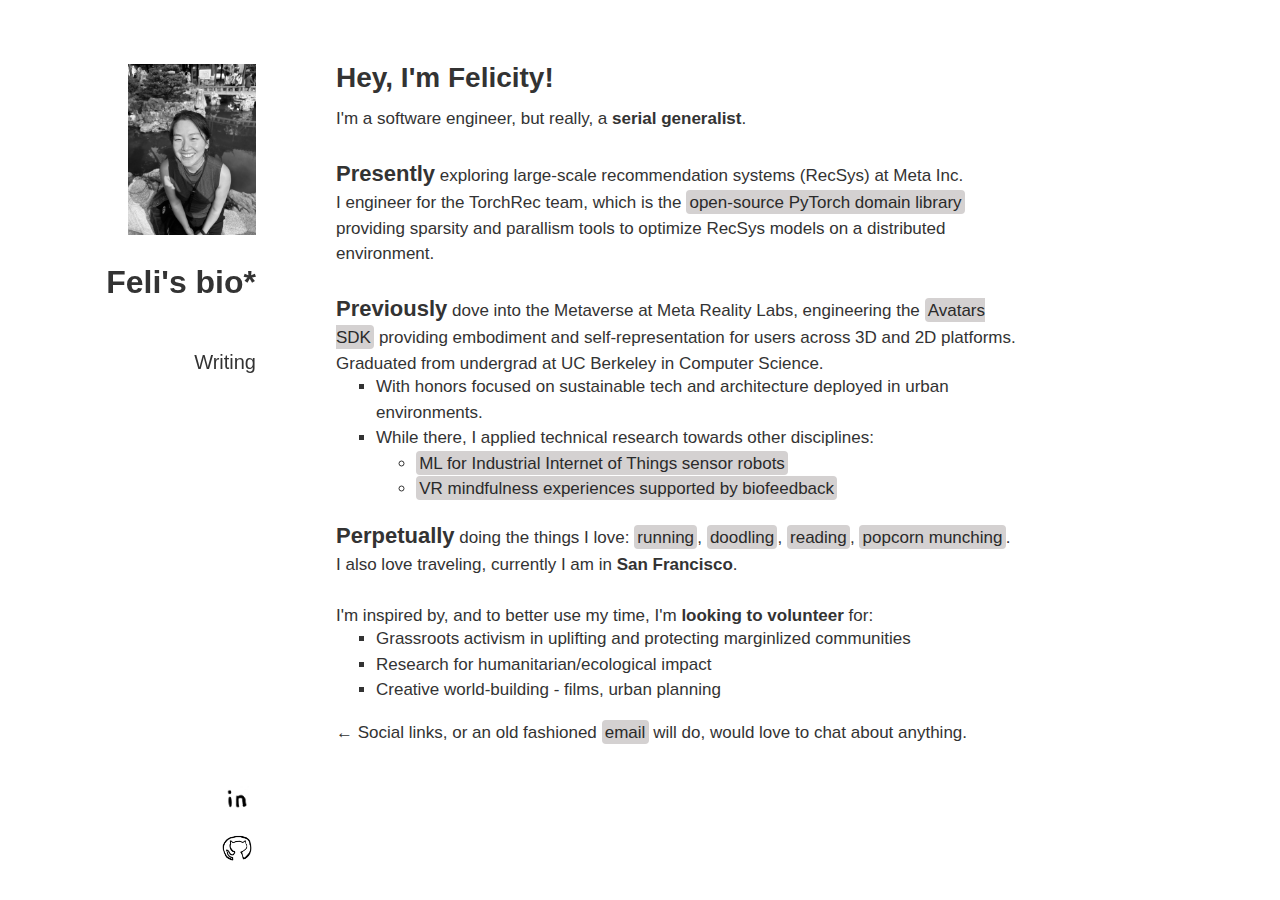
==== index.html @ cb52c64d "more accurate description" ====
<!DOCTYPE html>
<html>
  <head>
    <title>Aporia</title>
    <meta charset="UTF-8" />
    <meta name="viewport" content="width=device-width, initial-scale=1.0" />
    <link rel="stylesheet" href="styles/style.css" type="text/css" />
    <script src="https://code.jquery.com/jquery-3.6.0.min.js"></script>
    <script src="scripts/felicity.js"></script>
  </head>
  <body>
    <div class="header">
      <header>
        <button class="menu-toggle" aria-label="Toggle menu">☰</button>
        <div class="background_photo">
          <img
            class="feli_photo"
            src="img/felicity2.jpg"
            width="180px"
            alt="photo of me"
          />
        </div>
        <nav>
          <ul>
            <li>
              <a href="./index.html" class="selected_nav">Feli's bio*</a>
            </li>
            <!-- <li><a href="./projects.html" class="nav_element">Projects</a></li> -->
            <li>
              <a href="https://liaoaporia.substack.com/ " class="nav_element"
                >Writing</a
              >
            </li>
          </ul>
        </nav>

        <div class="contact_icons_nav">
          <ul>
            <li>
              <a
                href="https://www.linkedin.com/in/felicityliao/"
                target="_blank"
                ><img src="img/linkedin.jpeg" alt="linkedin"
              /></a>
            </li>
            <!-- <li>
              <a href="https://www.instagram.com/liaoaporia/" target="_blank"
                ><img src="img/insta.jpg" alt="instagram"
              /></a>
            </li> -->
            <!-- <li>
              <a href="https://twitter.com/aporialiao/" target="_blank"
                ><img src="img/twitter.jpeg" alt="twitter"
              /></a>
            </li> -->
            <li>
              <a href="https://github.com/aporialiao/" target="_blank"
                ><img src="img/github.jpeg" alt="github"
              /></a>
            </li>
          </ul>
        </div>
      </header>
    </div>
    <main>
      <section>
        <div class="heading_container">
          <h2 class="heading2_text">Hey, I'm Felicity!</h2>
        </div>
        <div class="body_text">
          I'm a software engineer, but really, a <b> serial generalist</b>.
        </div>
        <br />

        <span class="bold_first_word">Presently</span> exploring large-scale
        recommendation systems (RecSys) at Meta Inc.
        <br />
        I engineer for the TorchRec team, which is the
        <a href="https://pytorch.org/torchrec/" target="_blank">
          open-source PyTorch domain library</a
        >
        providing sparsity and parallism tools to optimize RecSys models on a
        distributed environment.
        <br />
        <br />
        <span class="bold_first_word">Previously</span>
        dove into the Metaverse at Meta Reality Labs, engineering the
        <a
          href="https://developer.oculus.com/documentation/unity/meta-avatars-overview/"
          target="_blank"
        >
          Avatars SDK</a
        >
        providing embodiment and self-representation for users across 3D and 2D
        platforms.
        <br />
        Graduated from undergrad at UC Berkeley in Computer Science.
        <ul class="description_list_lower">
          <li>
            With honors focused on sustainable tech and architecture deployed in
            urban environments.
          </li>
          <li>
            While there, I applied technical research towards other disciplines:
            <!-- class="description_list_lower" -->
            <ul>
              <li>
                <a
                  href="https://www.researchgate.net/publication/356251722_Dynamic_Placement_of_Rapidly_Deployable_Mobile_Sensor_Robots_Using_Machine_Learning_and_Expected_Value_of_Information"
                  target="_blank"
                  >ML for Industrial Internet of Things sensor robots</a
                >
              </li>
              <li>
                <a
                  href="https://www.youtube.com/watch?v=lDIZKumeoF0"
                  target="_blank"
                >
                  VR mindfulness experiences supported by biofeedback</a
                >
              </li>
              <!-- <li>
                Computer vision driven quality control systems for identifying
                plastic.
              </li> -->
            </ul>
          </li>
        </ul>

        <span class="bold_first_word">Perpetually</span>
        doing the things I love:
        <a href="https://www.strava.com/athletes/81126228" target="_blank"
          >running</a
        >,
        <a href="https://www.instagram.com/aporialiao/" target="_blank">
          doodling</a
        >,
        <!-- href="https://www.goodreads.com/user/show/63341728-felicity" -->

        <a
          href="https://app.thestorygraph.com/profile/aporialiao"
          target="_blank"
          >reading</a
        >,
        <a href="https://letterboxd.com/aporialiao/" target="_blank"
          >popcorn munching</a
        >. I also love traveling, currently I am in <b>San Francisco</b>.
        <br />
        <br />
        I'm inspired by, and to better use my time, I'm
        <b>looking to volunteer</b>
        for:
        <br />
        <ul class="description_list_lower">
          <li>
            Grassroots activism in uplifting and protecting marginlized
            communities
            <!-- e.g. equitable education, human rights for all,
            uplifting marginlized communities -->
          </li>
          <li>Research for humanitarian/ecological impact</li>
          <li>Creative world-building - films, urban planning</li>
        </ul>
        &larr; Social links, or an old fashioned
        <a
          href="mailto:aporialiao@gmail.com?subject=Hey Felicity!"
          target="_blank"
          >email</a
        >
        will do, would love to chat about anything.
      </section>
      <div class="contact_icons_bot">
        <a href="https://www.linkedin.com/in/felicityliao/" target="_blank"
          ><img src="img/linkedin.jpeg" alt="linkedin"
        /></a>
        <!-- <a href="https://www.instagram.com/liaoaporia/" target="_blank"
              ><img src="img/insta.jpg" alt="instagram"
            /></a>
            <a href="https://twitter.com/aporialiao/" target="_blank"
              ><img src="img/twitter.jpeg" alt="twitter"
            /></a> -->
        <a href="https://github.com/aporialiao/" target="_blank"
          ><img src="img/github.jpeg" alt="github"
        /></a>
      </div>
      <!-- <footer class="footer">
        <p>&copy; 2024 Felicity. All rights reserved.</p>
      </footer> -->
    </main>
  </body>
</html>
---- styles/style.css ----
/* Global styles */

@font-face {
  font-family: ‘Proxima Nova’;
  src: url(‘proximanova-regular-webfont.eot’);
  src: url(‘proximanova-regular-webfont.eot?#iefix’) format(’embedded-opentype’),
    url(‘proximanova-regular-webfont.woff2’) format(‘woff2’),
    url(‘proximanova-regular-webfont.woff’) format(‘woff’),
    url(‘proximanova-regular-webfont.ttf’) format(‘truetype’),
    url(‘proximanova-regular-webfont.svg#proxima_nova_regular’) format(‘svg’);
  font-weight: normal;
  font-style: normal;
}

body {
  font-family: "Proxima Nova", "Helvetica Neue", Helvetica, Arial, sans-serif;
  font-size: 17px;
  line-height: 1.5;
  display: flex;
  flex-direction: column;
  justify-content: start;
  color: #333;
  /* background-color: #fef8f0; */
  background-color: white;
  /* border: 3px solid blue; */
  max-width: 1400px;
  margin: 0 auto !important;
}

header {
  position: fixed;
  width: 20vw;
  /* border: 3px solid red; */
  text-align: right;
  padding-top: 4rem;
  bottom: 2%;
  top: 0%;
  background-color: white !important;
}

/* nav bar */
nav {
  /* border: 3px solid green; */
  padding-right: 0rem;
  background-color: white !important;
}

nav ul {
  list-style-type: none;
  margin: 0 auto;
  background-color: white !important;
}

nav li a {
  display: block;
  color: #333;
  text-decoration: none;
  margin: 0 auto;
  background-color: white !important;
}

.nav_element {
  line-height: 5rem;
  transition-duration: 1.5s;
  font-size: 20px;
  background-color: white;
}

.selected_nav {
  font-size: max(2.5vw, 32px);
  font-weight: bold;
  line-height: 5rem;
  transition-duration: 1.5s;
}

.heading_container {
  display: flex; /* Align items in a row */
  align-items: center; /* Vertically center the items */
}
.heading2_text {
  /* margin-right: 10px; Space between heading and body text */
  /* border: 3px solid green; */
}
.body_text {
  /* font-size: 16px; */
  /* color: #666; Optional: change color to differentiate */
  margin-top: -1rem;
}

.background_photo {
  max-width: 100%;
  /* padding-top: 2rem; */
  /* position: center; */
  height: auto;
  /* left: 4%; Aligns the image to the right edge of the viewport */
  /* top: 40%; Aligns the image vertically to the middle of the viewport */
  /* transform: translateY(-50%); Centers the image vertically */
  /* z-index: 1000; Ensures the image is above other content */
  /* border-radius: 100%; Creates the circle */
  /* object-fit: cover; Ensures the image covers the circle without distortion */
  /* overflow: hidden; */
  /* background-image: url("img/felicity-photo.png"); */
  /* background-position: right; */
  /* height: 100vh; Full viewport height */
  /* background-size: cover;
  
  background-attachment: fixed;
  background-repeat: no-repeat; */
  /* color: white; Example text color */
}

.feli_photo {
  /* height: auto;
  max-width: 20%; */
  max-width: 10vw;
  height: auto;
  /* object-fit: contain; */

  /* border: 3px solid green; */
}

/* Icons */
.contact_icons_nav {
  /* border: 3px solid yellow; */
  margin: 0 auto;
  /* padding-top: rem; */
  padding-right: 0rem;
  position: absolute;
  width: 100%;
  bottom: 0%;
}
.contact_icons_nav ul {
  list-style-type: none;
  margin: 0 auto;
}

.contact_icons_nav li a {
  display: block;
  color: #333;
  text-decoration: none;
  line-height: 3rem;
  margin: 0 auto;
}

.contact_icons_nav img {
  width: 30px;
  height: 30px;
  padding-right: 4px;
}

main {
  margin-left: 20vw;
  padding-left: 5rem;
  padding-top: 2em;
  padding-right: 1rem;
  max-width: 680px;
  /* border: 3px solid green; */
}

section h2 {
  font-size: 28px;
}

section p {
  margin-top: 2rem;
}

.bold_first_word {
  font-size: 22px;
  font-weight: 600;
}

.description_list_lower {
  list-style-type: square;
  margin-top: -2px;
}

.description_list_higher {
  list-style-type: square;
  margin-top: -2px;
}

/* Links */
main section a:link {
  text-decoration: none;
  font-weight: 500;
  /* color: #51362a;
  background-color: #f0d1b1; */
  color: #2a2a2a;
  background-color: #d4d1d1 !important;
  border-radius: 4px;
  padding-left: 0.2rem;
  padding-right: 0.2rem;
  padding-top: 0.2rem;
  padding-bottom: 0.1rem;
  transition-duration: 0.4s;
}

/* visited link */
main section a:visited {
  color: #2a2a2a;
  background-color: #d4d1d1 !important;
}

/* mouse over link */
main section a:hover {
  color: #fff7ea;
  background-color: #9b9895 !important;
}

/* visited link */
/* main a:visited {
  color: #5e3e30;
  background-color: #f0d1b1;
} */

/* mouse over link */
/* main a:hover {
  color: #ffe9c5;
  background-color: #966b49;
} */

/* selected link
main a:active {
  color: blue;
} */

.menu-toggle {
  display: none; /* Hidden by default */
  background: none;
  border: none;
  font-size: 24px;
  color: #fff;
  cursor: pointer;
}

.contact_icons_bot {
  display: none; /* Hidden by default */
}

/* Responsive styles */
@media (max-width: 900px) {
  .menu-toggle {
    display: block; /* Show menu toggle button on mobile */
    color: black;
    /* border: 3px solid green; */
    padding-left: 90vw;
    margin-top: -2rem;
    /* position: center; */
    background-color: transparent !important;
  }

  header {
    /* border: 3px solid red; */
    /* display: fixed; */
    position: absolute;
    /* height: 100vw; */
    height: 100%;
    width: 100%;
    bottom: 0px;
    background: transparent !important;
    right: 0;
  }

  /* nav bar */
  nav {
    /* border: 3px solid green; */
    /* padding-right: 0rem; */
    display: none;
    flex-direction: column;
    width: 100%; /* Full width */
    position: absolute;
    height: 100%;
    /* left: 0; */
    padding-left: 28vw;
    /* background-color: #333; */
    /* background: transparent !important; */
    z-index: 1000; /* Ensure it appears above other content */
    transition-duration: 1.5s;
  }

  nav.active {
    display: flex; /* Show navigation when active */
    position: absolute;
    background: rgba(255, 255, 255, 0.85) !important;
    transition-duration: 1.5s;
  }

  nav ul {
    list-style-type: none;
    margin: 0 auto;
    background: transparent !important;
  }

  nav li a {
    display: block;
    color: #333;
    text-decoration: none;
    margin: 0 auto;
    background: transparent !important;
  }

  .nav_element {
    transition-duration: 1.5s;
    font-size: 20px;
    line-height: 1rem;
    background: transparent !important;
  }

  .selected_nav {
    font-size: max(2.5vw, 24px);
    font-weight: bold;
    background: transparent !important;
  }

  .heading_container {
    display: flex; /* Align items in a row */
    align-items: center; /* Vertically center the items */
  }

  .body_text {
    /* font-size: 16px; */
    /* color: #666; Optional: change color to differentiate */
    margin-top: -1rem;
  }

  main {
    margin-left: -3rem;
    padding-right: 2rem;
  }

  .background_photo {
    display: none; /* Hide navigation by default on mobile */
  }

  .background_photo.active {
    display: flex;
    position: absolute;
    right: 5vw;
    padding-bottom: 30vw;
    bottom: 0;
    max-width: 100%;
    height: auto;
    z-index: 2000; /* Ensure it appears above other content */
  }

  .feli_photo {
    max-width: 40vw;
    height: auto;
  }

  /* Icons */
  .contact_icons_nav {
    display: none; /* Hide navigation by default on mobile */

    /* border: 3px solid yellow; */
    margin: 0 auto;
  }

  .contact_icons_bot {
    display: flex;
  }

  .contact_icons_bot li a {
    display: block;
    /* color: #333; */
    text-decoration: none;
    line-height: 3rem;
    margin: 0 auto;
  }

  .contact_icons_bot img {
    width: 30px;
    height: 30px;
    padding-right: 4px;
  }
}
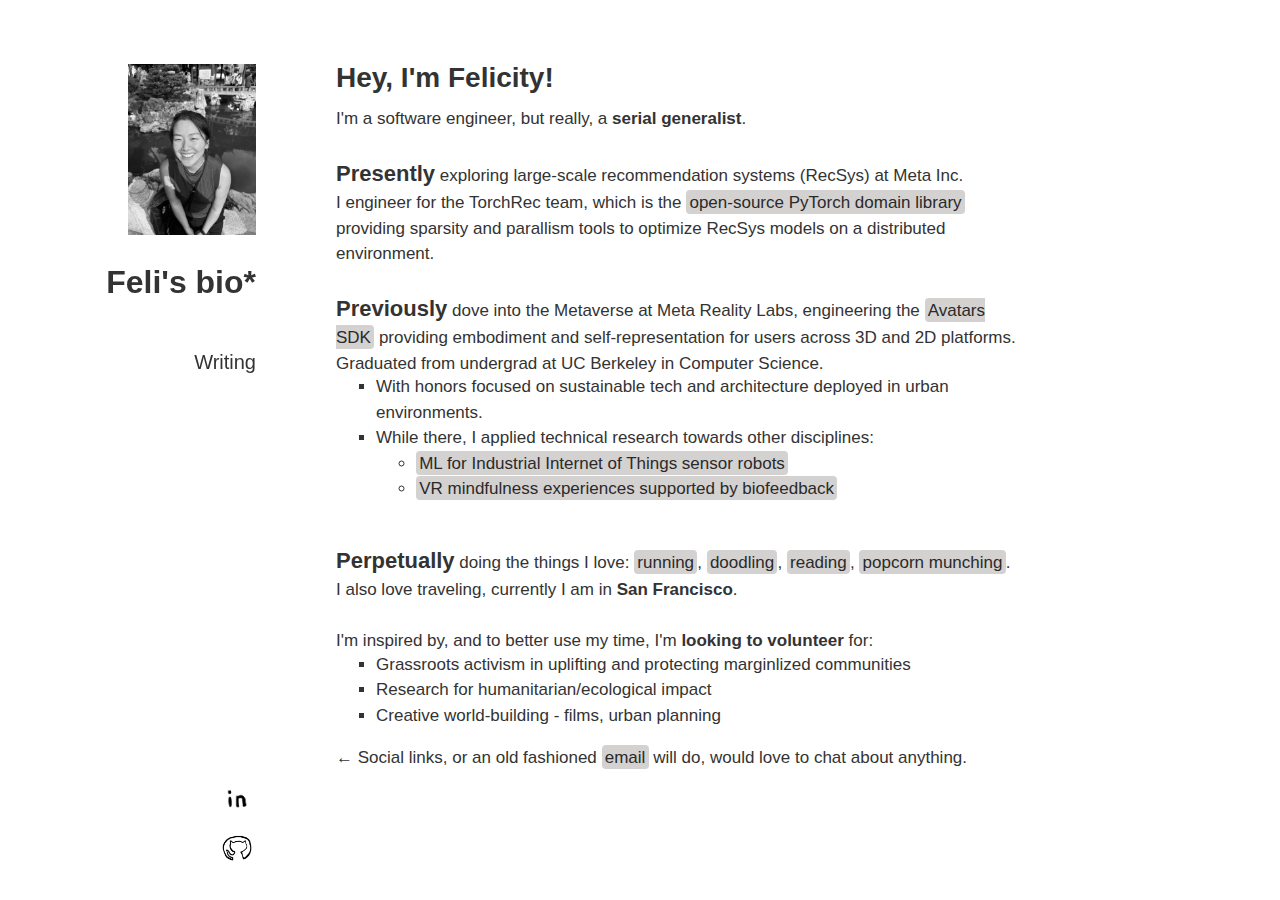
==== commit 494c0b74: "better looking break" ====
--- a/index.html
+++ b/index.html
@@ -126,7 +126,7 @@
             </ul>
           </li>
         </ul>
-
+        <br />
         <span class="bold_first_word">Perpetually</span>
         doing the things I love:
         <a href="https://www.strava.com/athletes/81126228" target="_blank"
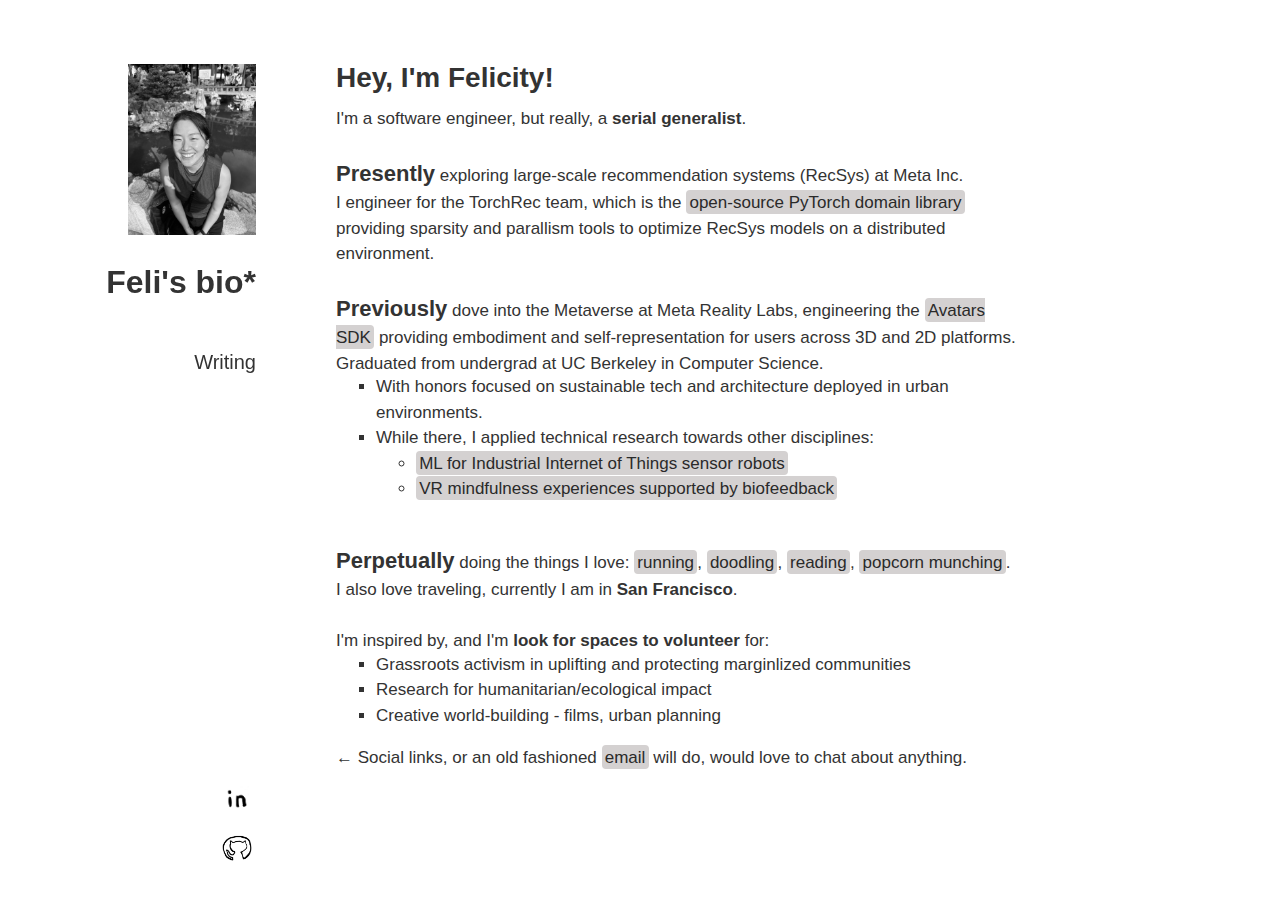
==== commit f7364092: "vol" ====
--- a/index.html
+++ b/index.html
@@ -147,8 +147,8 @@
         >. I also love traveling, currently I am in <b>San Francisco</b>.
         <br />
         <br />
-        I'm inspired by, and to better use my time, I'm
-        <b>looking to volunteer</b>
+        I'm inspired by, and I'm
+        <b>look for spaces to volunteer</b>
         for:
         <br />
         <ul class="description_list_lower">
--- a/styles/style.css
+++ b/styles/style.css
@@ -153,6 +153,7 @@
   padding-left: 5rem;
   padding-top: 2em;
   padding-right: 1rem;
+  padding-bottom: 1rem;
   max-width: 680px;
   /* border: 3px solid green; */
 }
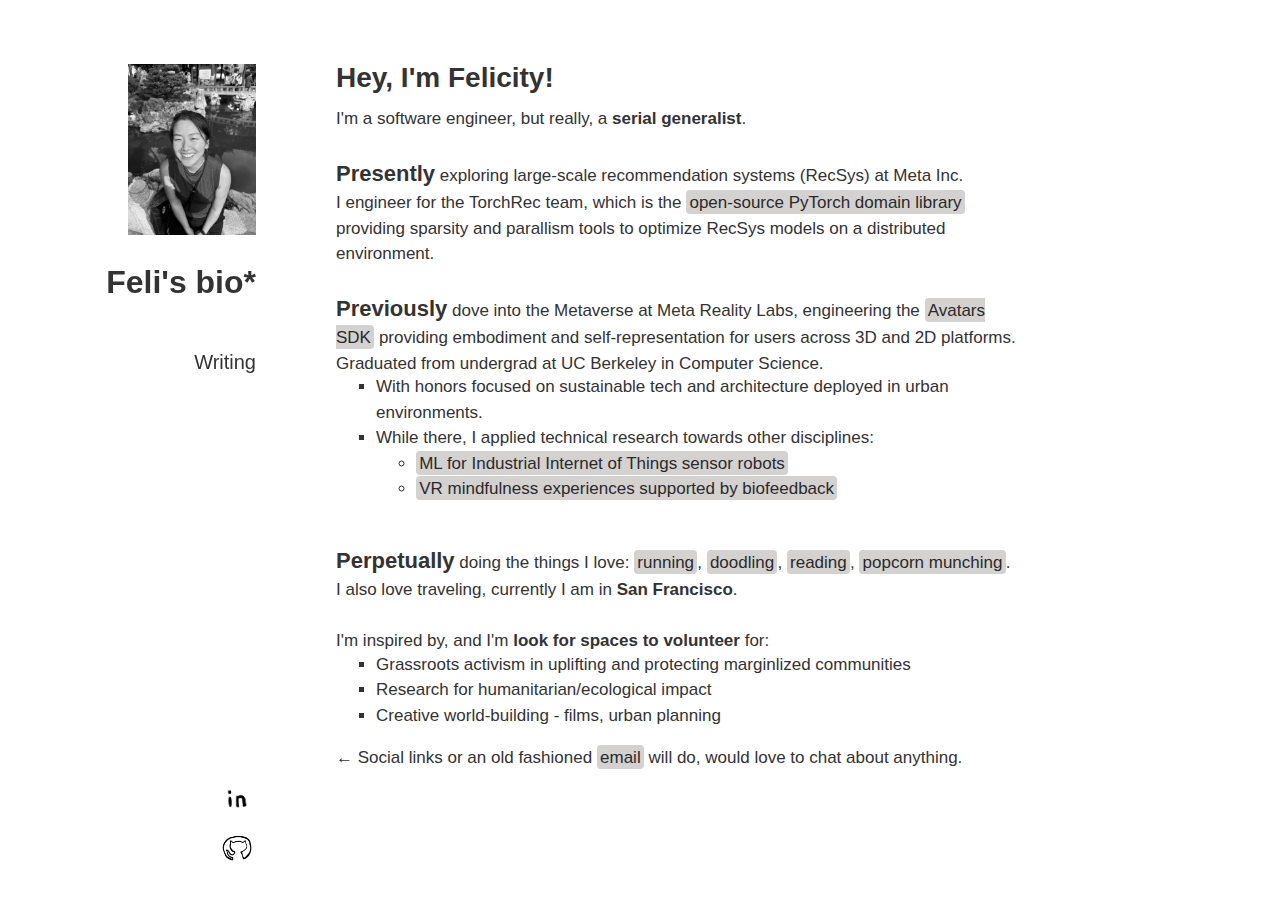
==== commit f8d96d81: "few fixes css" ====
--- a/index.html
+++ b/index.html
@@ -161,7 +161,9 @@
           <li>Research for humanitarian/ecological impact</li>
           <li>Creative world-building - films, urban planning</li>
         </ul>
-        &larr; Social links, or an old fashioned
+        <span class="social_links_left">&larr; Social links</span>
+        <span class="social_links_down">&darr; Social links</span>
+        or an old fashioned
         <a
           href="mailto:aporialiao@gmail.com?subject=Hey Felicity!"
           target="_blank"
--- a/styles/style.css
+++ b/styles/style.css
@@ -231,12 +231,17 @@
   background: none;
   border: none;
   font-size: 24px;
-  color: #fff;
+  /* color: #fff; */
   cursor: pointer;
+  background: transparent !important;
 }
 
 .contact_icons_bot {
   display: none; /* Hidden by default */
+}
+
+.social_links_down {
+  display: none;
 }
 
 /* Responsive styles */
@@ -249,13 +254,20 @@
     margin-top: -2rem;
     /* position: center; */
     background-color: transparent !important;
+    z-index: 5000;
+    position: fixed;
+  }
+
+  .social_links_down {
+    display: inline;
+  }
+
+  .social_links_left {
+    display: none;
   }
 
   header {
-    /* border: 3px solid red; */
-    /* display: fixed; */
-    position: absolute;
-    /* height: 100vw; */
+    position: fixed;
     height: 100%;
     width: 100%;
     bottom: 0px;
@@ -265,25 +277,23 @@
 
   /* nav bar */
   nav {
-    /* border: 3px solid green; */
+    /* border: 3px solid grey; */
     /* padding-right: 0rem; */
     display: none;
     flex-direction: column;
-    width: 100%; /* Full width */
-    position: absolute;
+    position: fixed;
+    top: 0;
+    left: 0;
+    width: 100%;
     height: 100%;
-    /* left: 0; */
-    padding-left: 28vw;
-    /* background-color: #333; */
-    /* background: transparent !important; */
+    background: rgba(248, 248, 248, 0.9) !important;
+    /* background: linear-gradient(to bottom, grey, white); */
     z-index: 1000; /* Ensure it appears above other content */
     transition-duration: 1.5s;
   }
 
   nav.active {
     display: flex; /* Show navigation when active */
-    position: absolute;
-    background: rgba(255, 255, 255, 0.85) !important;
     transition-duration: 1.5s;
   }
 
@@ -291,6 +301,9 @@
     list-style-type: none;
     margin: 0 auto;
     background: transparent !important;
+    position: relative;
+    top: 8vh;
+    right: -15vh;
   }
 
   nav li a {
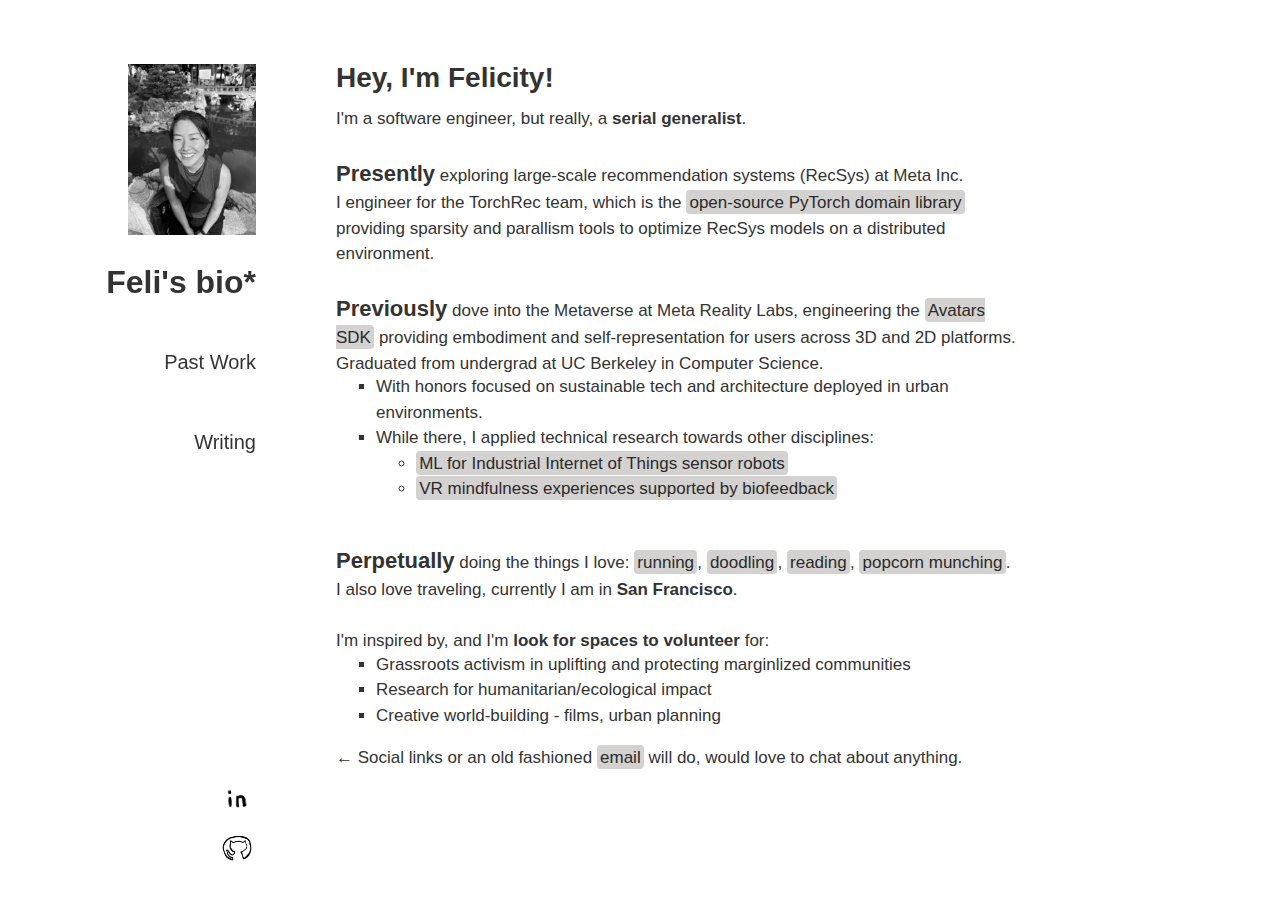
==== commit cf49d1a7: "cname" ====
--- a/index.html
+++ b/index.html
@@ -5,6 +5,7 @@
     <meta charset="UTF-8" />
     <meta name="viewport" content="width=device-width, initial-scale=1.0" />
     <link rel="stylesheet" href="styles/style.css" type="text/css" />
+    <link rel="icon" href="img/lil_logo.jpg" type="image/x-icon" />
     <script src="https://code.jquery.com/jquery-3.6.0.min.js"></script>
     <script src="scripts/felicity.js"></script>
   </head>
@@ -25,7 +26,9 @@
             <li>
               <a href="./index.html" class="selected_nav">Feli's bio*</a>
             </li>
-            <!-- <li><a href="./projects.html" class="nav_element">Projects</a></li> -->
+            <li>
+              <a href="./projects.html" class="nav_element">Past Work</a>
+            </li>
             <li>
               <a href="https://liaoaporia.substack.com/ " class="nav_element"
                 >Writing</a
--- a/styles/style.css
+++ b/styles/style.css
@@ -317,13 +317,14 @@
   .nav_element {
     transition-duration: 1.5s;
     font-size: 20px;
-    line-height: 1rem;
+    line-height: 3rem;
     background: transparent !important;
   }
 
   .selected_nav {
     font-size: max(2.5vw, 24px);
     font-weight: bold;
+    line-height: 3rem;
     background: transparent !important;
   }
 
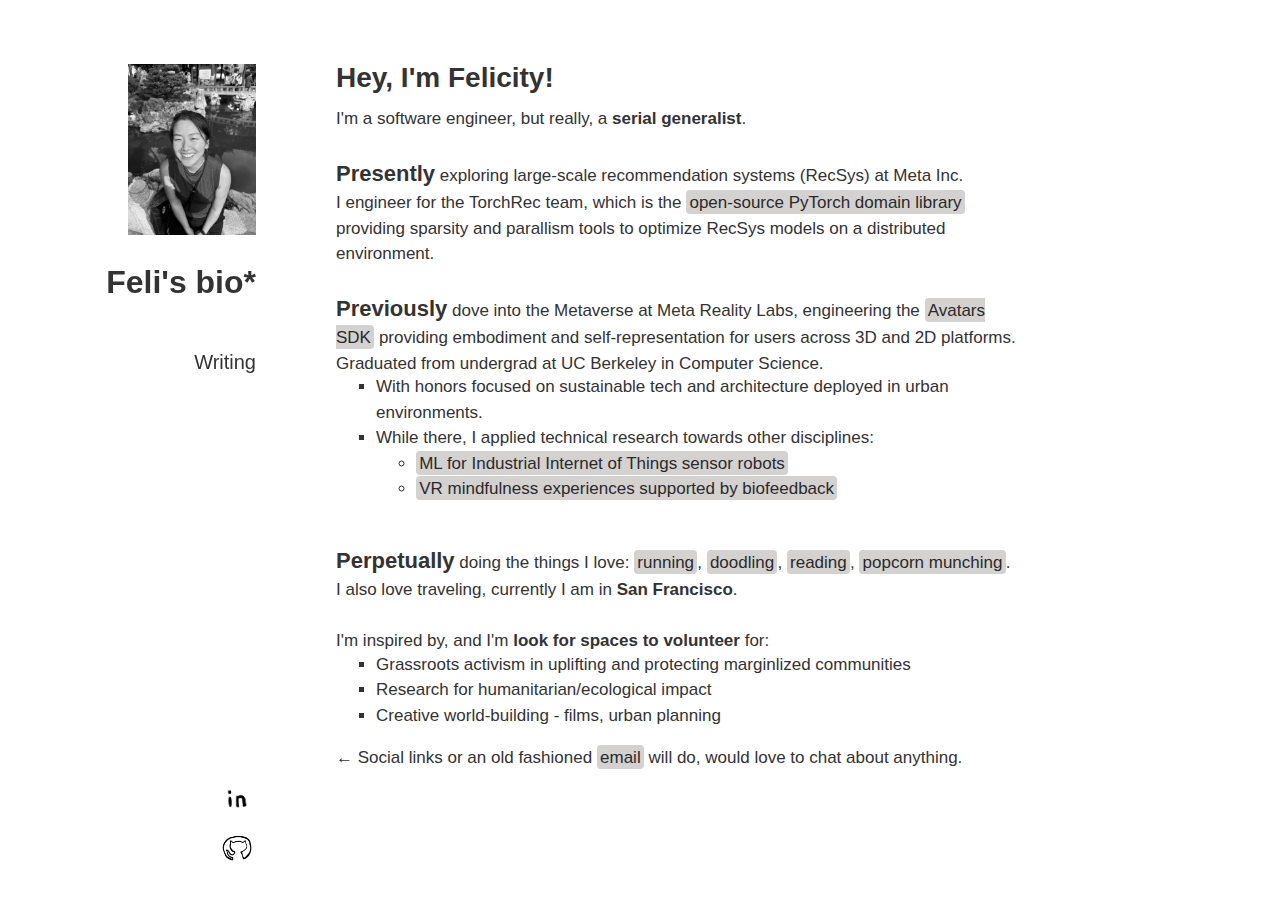
==== commit 314c2544: "remove wip tab" ====
--- a/index.html
+++ b/index.html
@@ -26,9 +26,9 @@
             <li>
               <a href="./index.html" class="selected_nav">Feli's bio*</a>
             </li>
-            <li>
+            <!-- <li>
               <a href="./projects.html" class="nav_element">Past Work</a>
-            </li>
+            </li> -->
             <li>
               <a href="https://liaoaporia.substack.com/ " class="nav_element"
                 >Writing</a
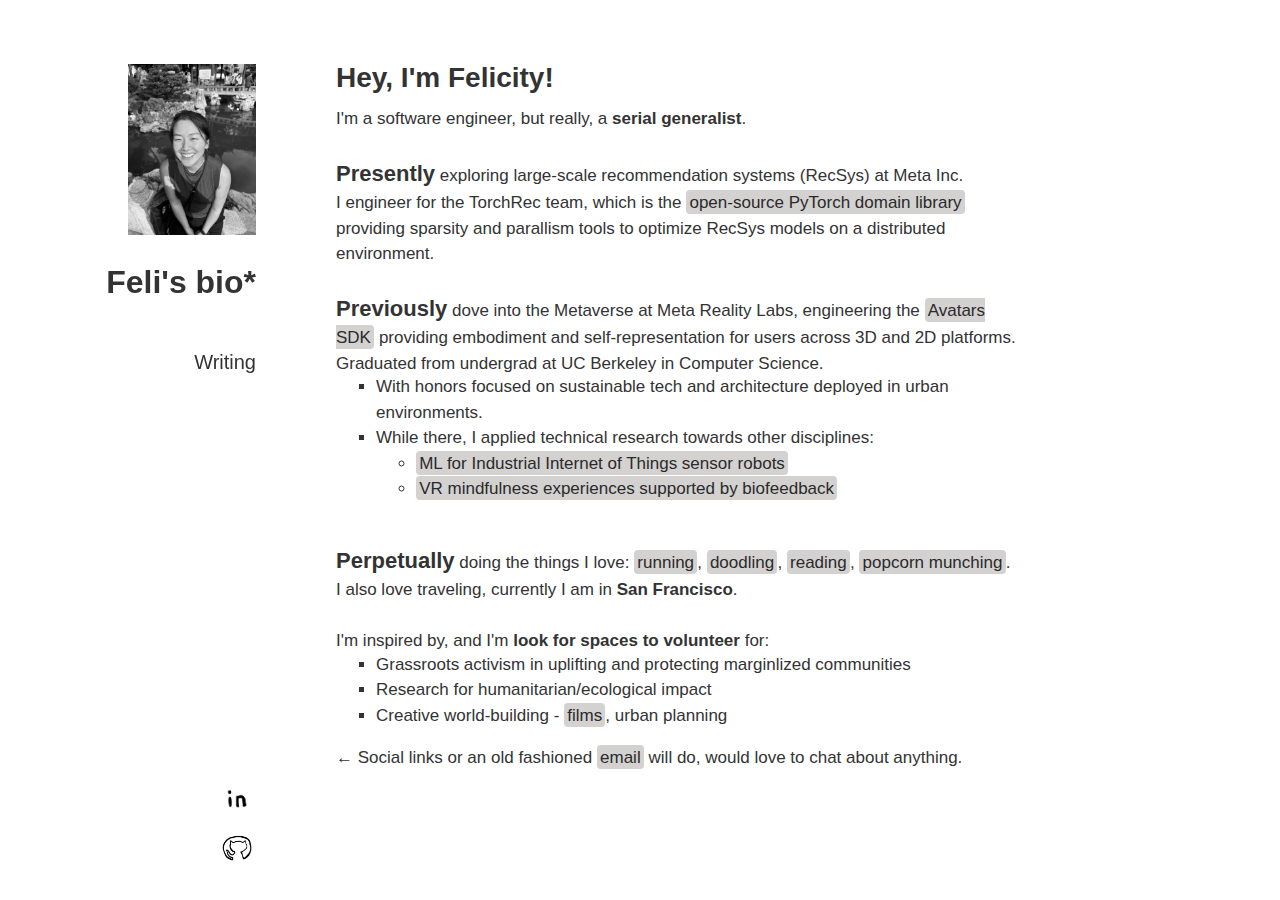
==== commit 5ed25704: "imdb profile" ====
--- a/index.html
+++ b/index.html
@@ -162,7 +162,11 @@
             uplifting marginlized communities -->
           </li>
           <li>Research for humanitarian/ecological impact</li>
-          <li>Creative world-building - films, urban planning</li>
+          <li>
+            Creative world-building -
+            <a href="https://www.imdb.com/name/nm12388816/">films</a>, urban
+            planning
+          </li>
         </ul>
         <span class="social_links_left">&larr; Social links</span>
         <span class="social_links_down">&darr; Social links</span>
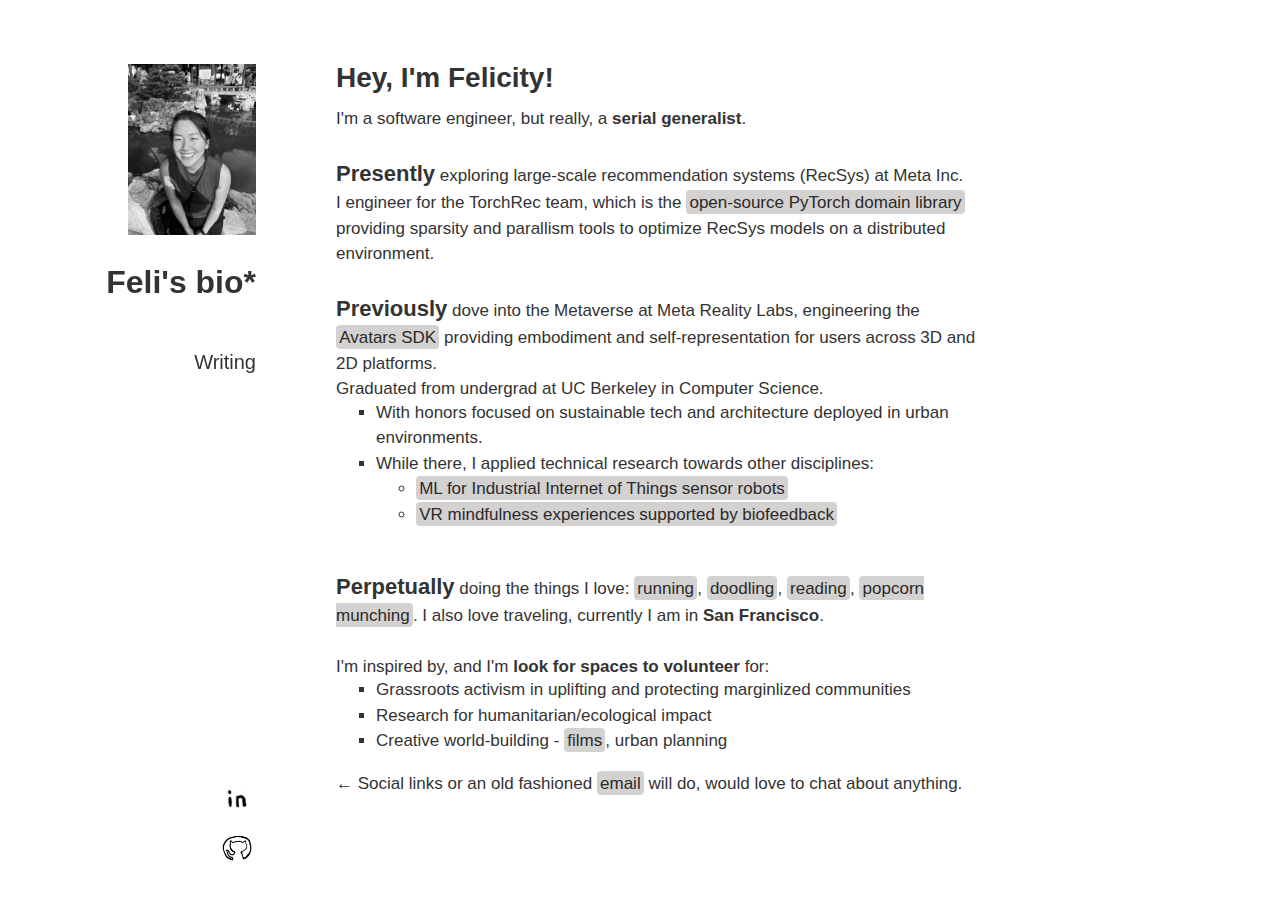
==== commit b54e45e3: "remove icon and change width" ====
--- a/index.html
+++ b/index.html
@@ -5,7 +5,7 @@
     <meta charset="UTF-8" />
     <meta name="viewport" content="width=device-width, initial-scale=1.0" />
     <link rel="stylesheet" href="styles/style.css" type="text/css" />
-    <link rel="icon" href="img/lil_logo.jpg" type="image/x-icon" />
+    <!-- <link rel="icon" href="img/lil_logo.jpg" type="image/x-icon" /> -->
     <script src="https://code.jquery.com/jquery-3.6.0.min.js"></script>
     <script src="scripts/felicity.js"></script>
   </head>
--- a/styles/style.css
+++ b/styles/style.css
@@ -154,7 +154,7 @@
   padding-top: 2em;
   padding-right: 1rem;
   padding-bottom: 1rem;
-  max-width: 680px;
+  max-width: 50vw;
   /* border: 3px solid green; */
 }
 
